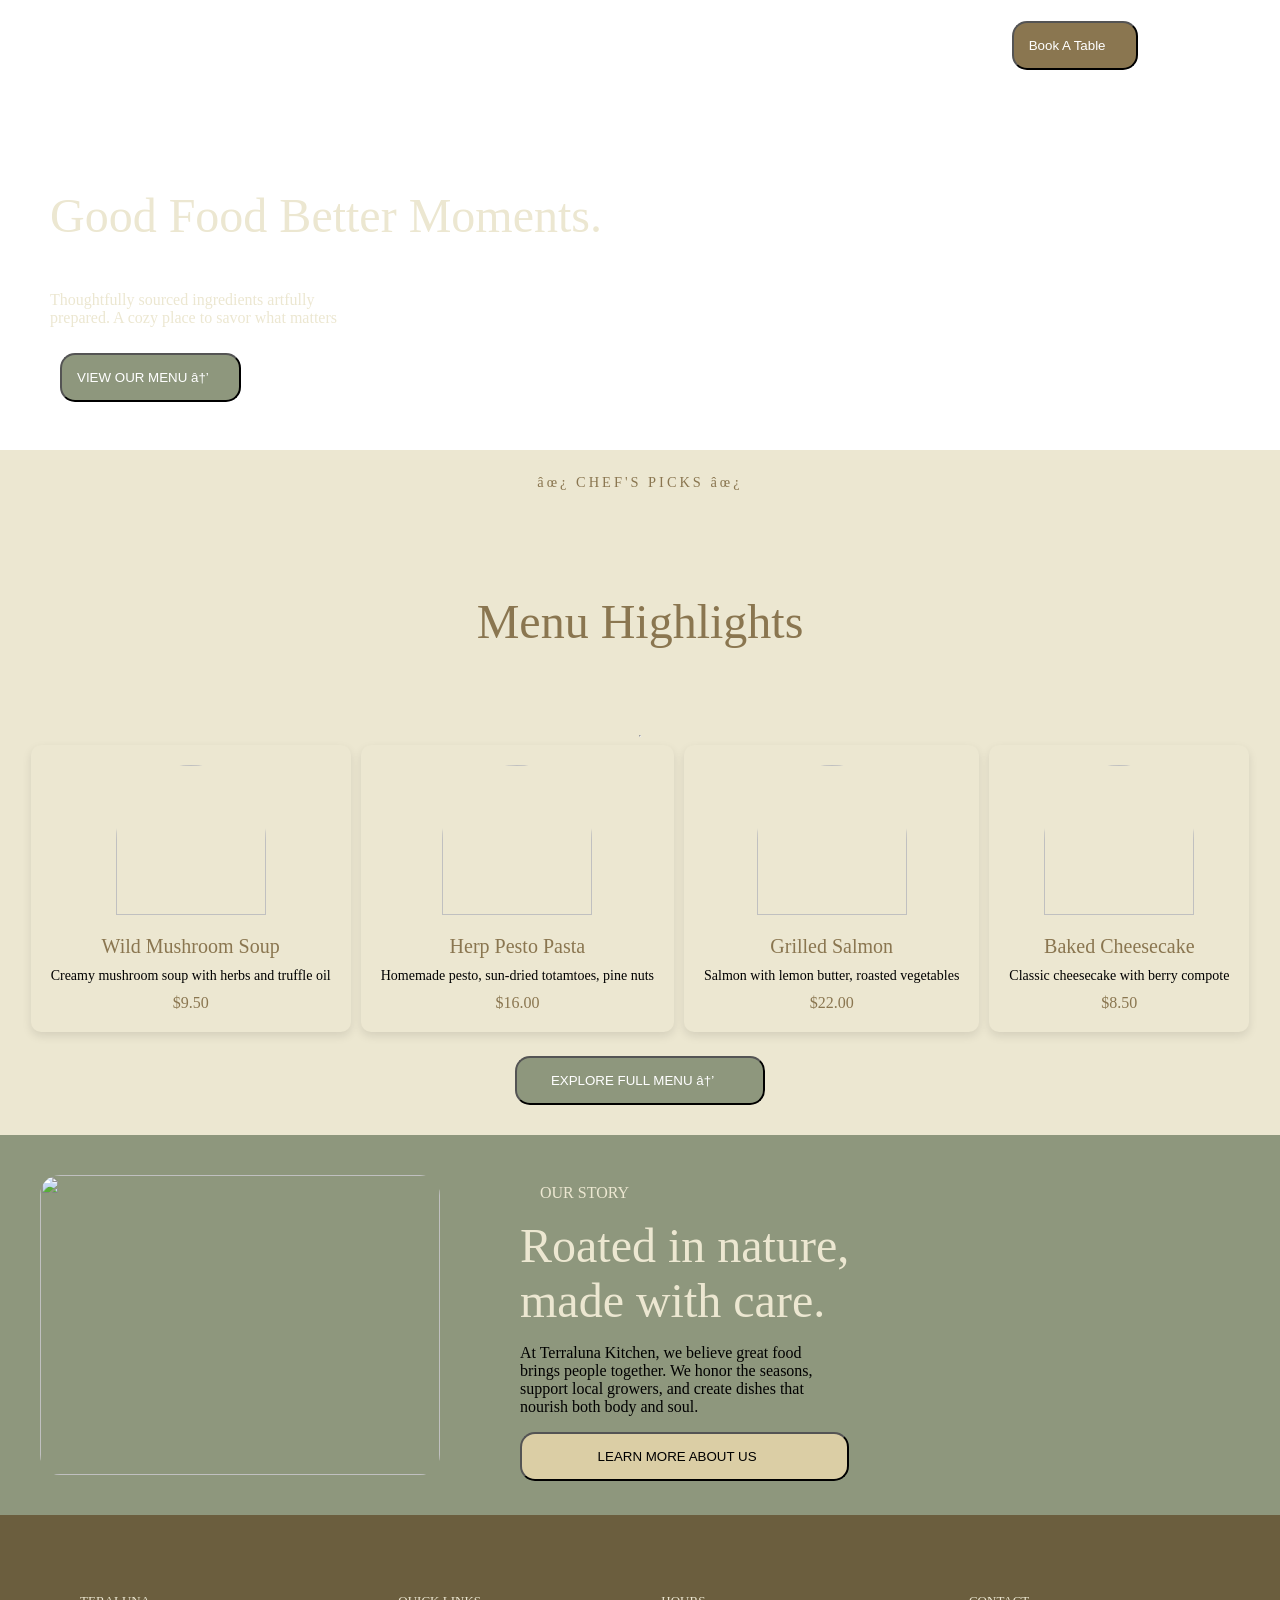
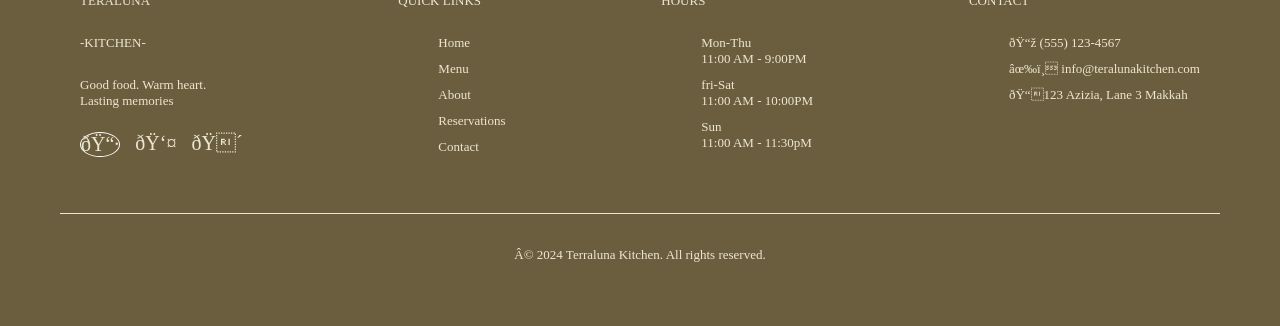
==== links/index.html @ c06d947a "Add files via upload" ====
<!DOCTYPE html>
<html>
    <head>
        <meta charset="UFT_8">
        <title>Rstaurant</title>
        <style>
            body{
                margin: 0;
                padding: 0;
            }
            .main{
                margin: 0;
                padding: 0;
            }
            nav{
                display: flex;
                flex-direction: row;
                justify-content: space-around;
                align-items: center;
                padding: 20px 50px;
                color: white;
            }
            .nav-links{
                display: flex;
                list-style: none;
                gap: 30px;
            }
            .nav-links a {
                color: white;
            }
            .button{
                border-radius: 15px;
                padding: 15px;
                background-color: #8A7650;
                padding-right: 30px;
                color: white;
                cursor: pointer;
            }
            #hero{
                background-image: url(./images/ChatGPT\ Restaurant\ interior\ cozy\ warm\ lighting.png);
                background-size: cover;
                background-position: center;
                height: 50vh;

            }
            .title{
                color: #ECE7D1;
                padding-top: 50px;
                padding-left: 50px;
            }
            .heading{
                font-size: 3rem;
            }
            .second{
                background-color: #8E977D;
                color: white;
                margin: 10px;
            }
            .menu-cards{
                display: flex;
                justify-content: center;
                gap: 10px;
            }
            .card img{
                height: 150px;
                width: 150px;
                text-align: center;
                padding-bottom: 20px;
                object-fit: cover;
                border-top-left-radius: 100px;
                border-top-right-radius: 100px;
            }
            .section-menu{
                display: flex;
                flex-direction: column;
                background-color: #ECE7D1;
            }
            .section-menu p{
                color: #8A7650;
                font-size: 3rem;
                text-align: center;
                padding: 30px;
            }
            .chef-picks {
                 font-size: 0.9rem !important;
                 letter-spacing: 3px;
                 padding: 10px !important;
            }
            .card{
                background-color: #ECE7D1;
                justify-content: center;
                text-align: center;
                padding:20px;
                border: none;
                border-radius: 10px;
                box-shadow: 0px 4px 10px rgba(0, 0, 0, 0.1);
               position: relative
            }
            .name-item{
                font-size: 20px;
                color: #8A7650;
                padding-bottom: 10px;
            }
            .describe{
                font-size: 14px;
                margin-bottom: 10px;
            }
            .price{
                color:#8A7650;
            }
            .explore-menu{
                background-color: #8E977D;
                width: 250px;
                margin-top: 24px;
                margin-bottom: 30px;
                align-self: center;
            }
            .float{
                width: 400px;
                height: 300px;
                border-radius: 20px;
                margin: 40px;
            }
  
            .main-div{
                display: flex;
                align-items: center;
                gap: 40px;
                background-color:#8E977D ;
            }
            .about{
                display: flex;
                flex-direction: column;
            }
            .story{
                margin: 0;
            }
            .our-story{
                padding-left: 20px;
            }
            .colour{
                color: #ECE7D1;

            }
            .about-us{
                color: black;
                background-color:#DBCEA5 ;
            }
            footer {
                  background-color: #6B5E3E;
                  color: #ECE7D1;
                  padding: 50px 60px;
                  font-size: 13px;
                 }
            .footer-main{
                display: flex;
                justify-content: space-between;
            }
            .footer-ul{
                list-style: none;
                display: flex;
                flex-direction: column;
                gap: 10px;
            }
            footer ul a {
                text-decoration: none;
                color: #ECE7D1;
            }
            .col{
                display: flex;
                flex-direction: column;
                padding: 15px 20px;
            }
            .social-icons {
    display: flex;
    gap: 15px;
    margin-top: 10px;
    font-size: 20px;
}             
                .insta{
                    align-content: center;
                    border: 1px solid white;
                    border-radius: 50%;
                    margin: 0;
                    padding: 0;

                }
            .footer-bottom {
                text-align: center;
                border-top: 1px solid #ECE7D1;
                margin-top: 30px;
               padding-top: 20px;
              }

            
            @media (max-width:768px){
                nav{
                    flex-direction: column;
                    padding: 15px 10px;
                }
                .nav-links{
                    flex-wrap: wrap;
                    justify-content: center;
                    gap: 15px;
                    padding:0 ;
                }
                #hero{
                    height: auto;
                    min-height: 60vh;
                }
                .title{
                    padding: 30px 20px;
                }
                .heading{
                    font-size: 1.8rem;
                }
                .menu-cards{
                    display: flex;
                    flex-direction: column;
                }
                .card{
                    align-self: center;
                }
                .main-div{
                    display: flex;
                    flex-direction: column;
                    gap: 1px;
                }


            }


        </style>
    </head>
    <body>
        <div class="main">
        <section id="hero">
        <nav>
            <div class="logo">TERRALUNA</div>
                <ul class="nav-links">
                    <li><a href="#home">Home</a></li>
                    <li><a href="about">About</a></li>
                    <li><a href="#menu">Menu</a></li>
                    <li><a href="reservation">Reservation</a></li>
                    <li><a href="contact">Contact</a></li>
                </ul>
                <button class="button first">Book A Table</button>
            </nav>
         
            <div class="title">
                <p class="heading">Good Food Better Moments.</p>
                <p>Thoughtfully sourced ingredients artfully </br>
                 prepared. A cozy place to savor what matters</p>
                 <button class="button second">VIEW OUR MENU →</button>
            </div>
        </section>


          <section id="menu">
              <div class="section-menu">
                <p class="chef-picks">✿ CHEF'S PICKS ✿</p>
                  <p>Menu Highlights</p>
                  <hr class="menu-line">
                     <div class="menu-cards">
                          <div class="card">
                              <img src="./images/mushroom.png">
                              <div class="name-item">Wild Mushroom Soup</div>
                               <div class="describe">Creamy mushroom soup with herbs and truffle oil</div>
                               <div class="price">$9.50</div>
                           </div>
                           <div class="card">
                              <img src="./images/pesto.png">
                              <div class="name-item">Herp Pesto Pasta</div>
                               <div class="describe">Homemade pesto, sun-dried totamtoes, pine nuts</div>
                               <div class="price">$16.00</div>
                           </div>
                           <div class="card">
                              <img src="./images/grilled salmon.png">
                              <div class="name-item">Grilled Salmon</div>
                               <div class="describe">Salmon with lemon butter, roasted vegetables</div>
                               <div class="price">$22.00</div>
                           </div>
                           <div class="card">
                              <img src="./images/cheesecake.png">
                              <div class="name-item">Baked Cheesecake</div>
                               <div class="describe">Classic cheesecake with berry compote</div>
                               <div class="price">$8.50</div>
                           </div>
                     </div>
                     <button class="button explore-menu">EXPLORE FULL MENU  →</button>
              </div>


        </section>

        <section id="about">
            <div class="main-div">
                <div class="img-div"><img class="float" src="./images/ChatGPT Restaurant dining room arched windows.png"></div>
                <div class="about">
                <p class="our-story colour">OUR STORY</p>
                <p class="heading story colour">Roated in nature, </br>made with care.</p>
                <p class="detail">
                    At Terraluna Kitchen, we believe great food</br> brings 
                     people together. We honor the seasons,</br> support local
                      growers, and create dishes that</br>
                       nourish both body and soul.
                </p>
                <button class="button about-us">LEARN MORE ABOUT US</button>
                </div>
            </div>
        </section>

       <section class="footer-section">
       <footer>
        <div class="footer-main">
            <div class="col">
                <p>TERALUNA</p>
                <p>-KITCHEN-</p>
                <P>Good food. Warm heart.</br>Lasting memories</P>
                <div class="social-icons">
               <span class="insta">📷</span>
              <span>👤</span>
              <span>🍴</span>
</div>

            </div>
            <div class="col">
                 <p>QUICK LINKS</p>
                <ul class="footer-ul quick-links">
                    <li><a href="#">Home</a></li>
                    <li><a href="#">Menu</a></li>
                    <li><a href="#">About</a></li>
                    <li><a href="#">Reservations</a></li>
                    <li><a href="#">Contact</a></li>
                </ul>
            </div>
            <div class="col">
                <p>HOURS</p>
                <ul class="footer-ul">
                    <li>Mon-Thu</br>11:00 AM - 9:00PM</li>
                    <li>fri-Sat</br>11:00 AM - 10:00PM</li>
                    <li>Sun</br>11:00 AM - 11:30pM</li>
                </ul>
            </div>
            <div class="col">
                <p>CONTACT</p>
                <ul class="footer-ul">
                    <li>📞 (555) 123-4567</li>
                    <li>✉️ info@teralunakitchen.com</li>
                    <li>📍123 Azizia, Lane 3 Makkah </li>
                </ul>
            </div>
        </div>
        <div class="footer-bottom">
            <p>© 2024 Terraluna Kitchen. All rights reserved.</p>
        </div>

       </footer> 
       </div>
       </section>
    </body>
</html>
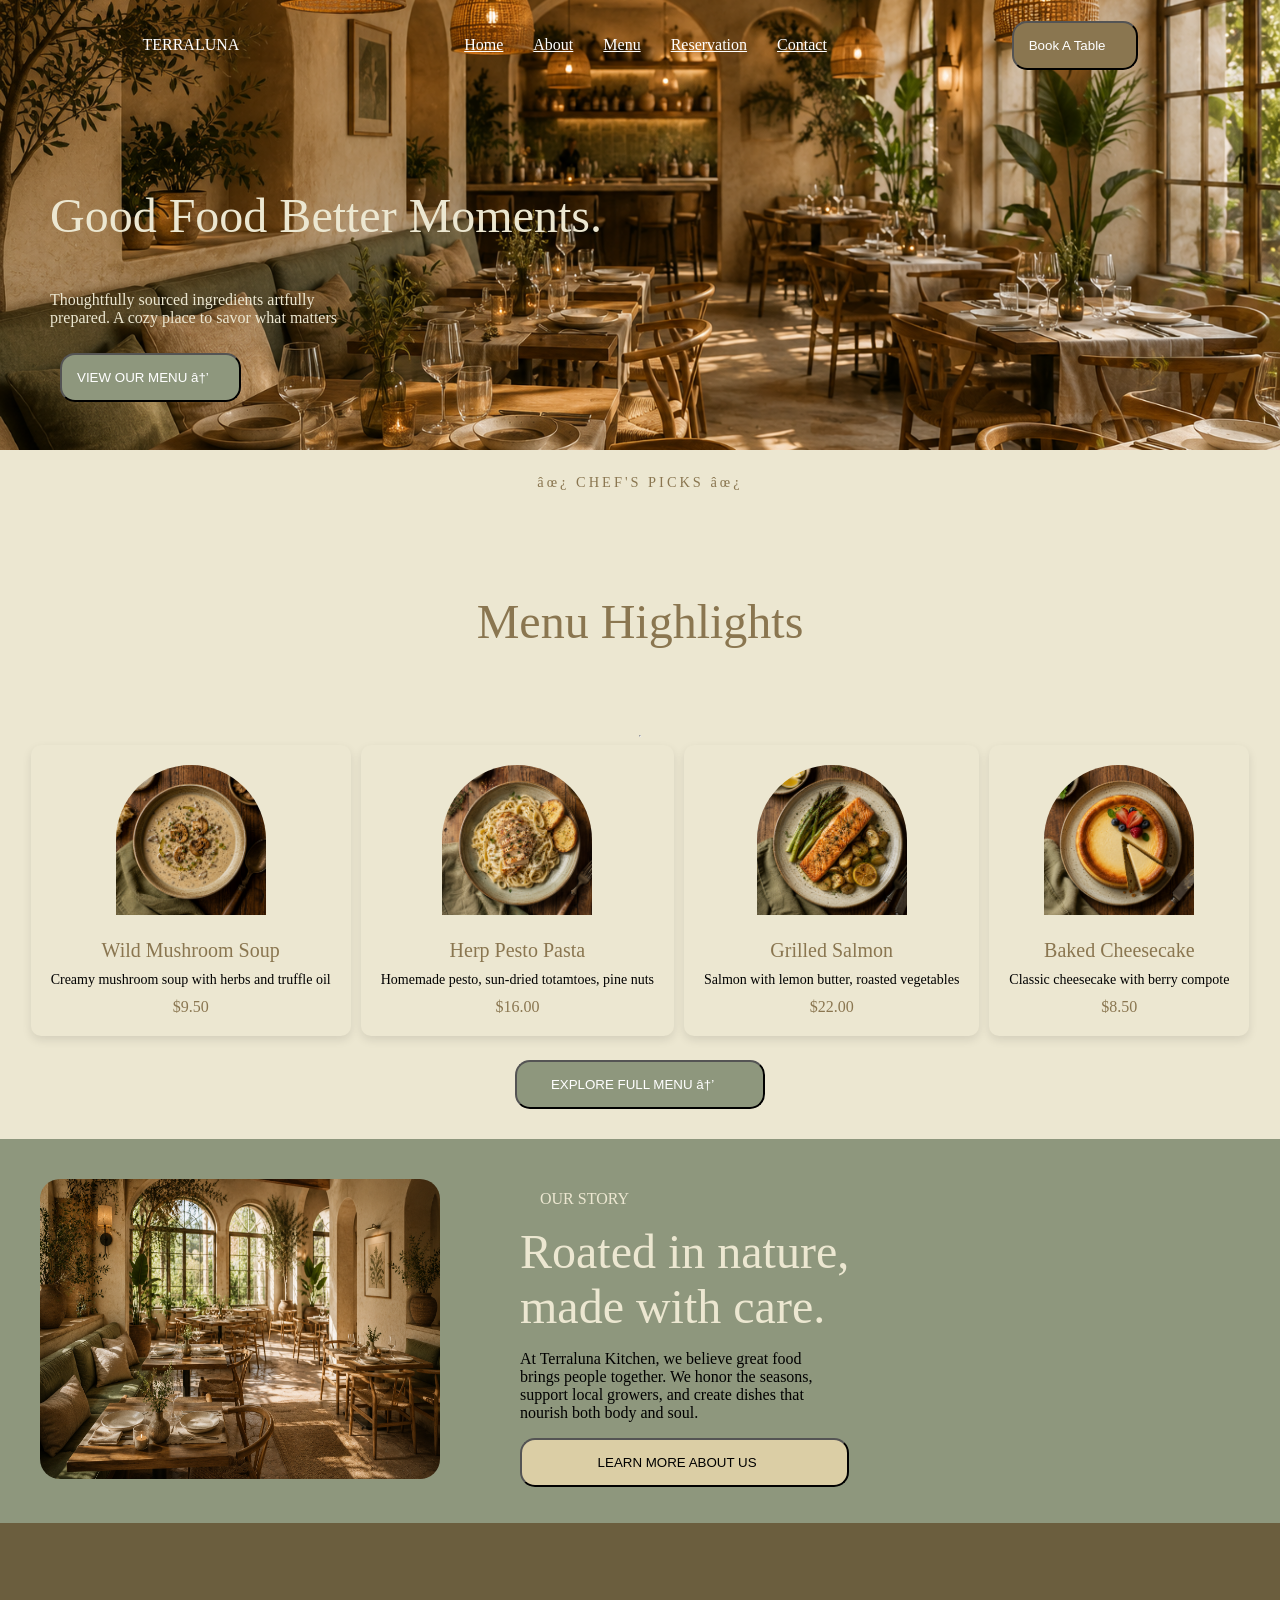
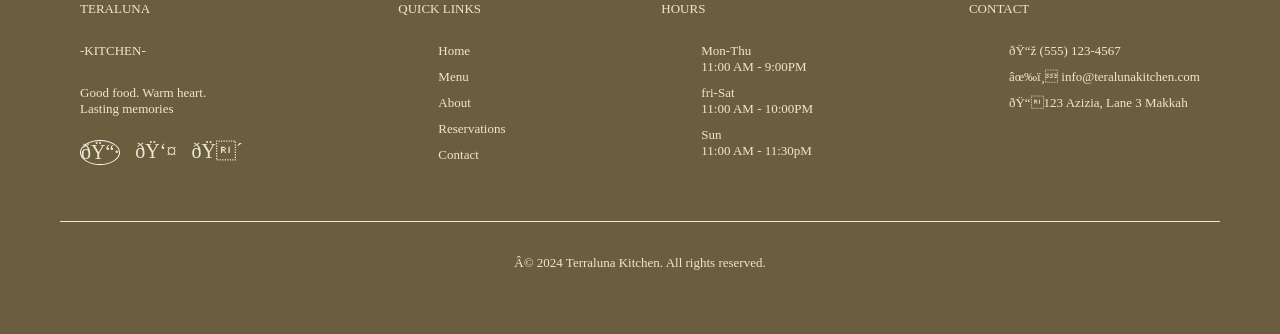
==== commit dc96ebce: "Add files via upload" ====
--- a/links/index.html
+++ b/links/index.html
@@ -37,7 +37,7 @@
                 cursor: pointer;
             }
             #hero{
-                background-image: url(./images/ChatGPT\ Restaurant\ interior\ cozy\ warm\ lighting.png);
+                background-image: url(./ChatGPT\ Restaurant\ interior\ cozy\ warm\ lighting.png);
                 background-size: cover;
                 background-position: center;
                 height: 50vh;
@@ -264,25 +264,25 @@
                   <hr class="menu-line">
                      <div class="menu-cards">
                           <div class="card">
-                              <img src="./images/mushroom.png">
+                              <img src="./mushroom.png">
                               <div class="name-item">Wild Mushroom Soup</div>
                                <div class="describe">Creamy mushroom soup with herbs and truffle oil</div>
                                <div class="price">$9.50</div>
                            </div>
                            <div class="card">
-                              <img src="./images/pesto.png">
+                              <img src="./pesto.png">
                               <div class="name-item">Herp Pesto Pasta</div>
                                <div class="describe">Homemade pesto, sun-dried totamtoes, pine nuts</div>
                                <div class="price">$16.00</div>
                            </div>
                            <div class="card">
-                              <img src="./images/grilled salmon.png">
+                              <img src="./grilled salmon.png">
                               <div class="name-item">Grilled Salmon</div>
                                <div class="describe">Salmon with lemon butter, roasted vegetables</div>
                                <div class="price">$22.00</div>
                            </div>
                            <div class="card">
-                              <img src="./images/cheesecake.png">
+                              <img src="./cheesecake.png">
                               <div class="name-item">Baked Cheesecake</div>
                                <div class="describe">Classic cheesecake with berry compote</div>
                                <div class="price">$8.50</div>
@@ -296,7 +296,7 @@
 
         <section id="about">
             <div class="main-div">
-                <div class="img-div"><img class="float" src="./images/ChatGPT Restaurant dining room arched windows.png"></div>
+                <div class="img-div"><img class="float" src="./ChatGPT Restaurant dining room arched windows.png"></div>
                 <div class="about">
                 <p class="our-story colour">OUR STORY</p>
                 <p class="heading story colour">Roated in nature, </br>made with care.</p>
